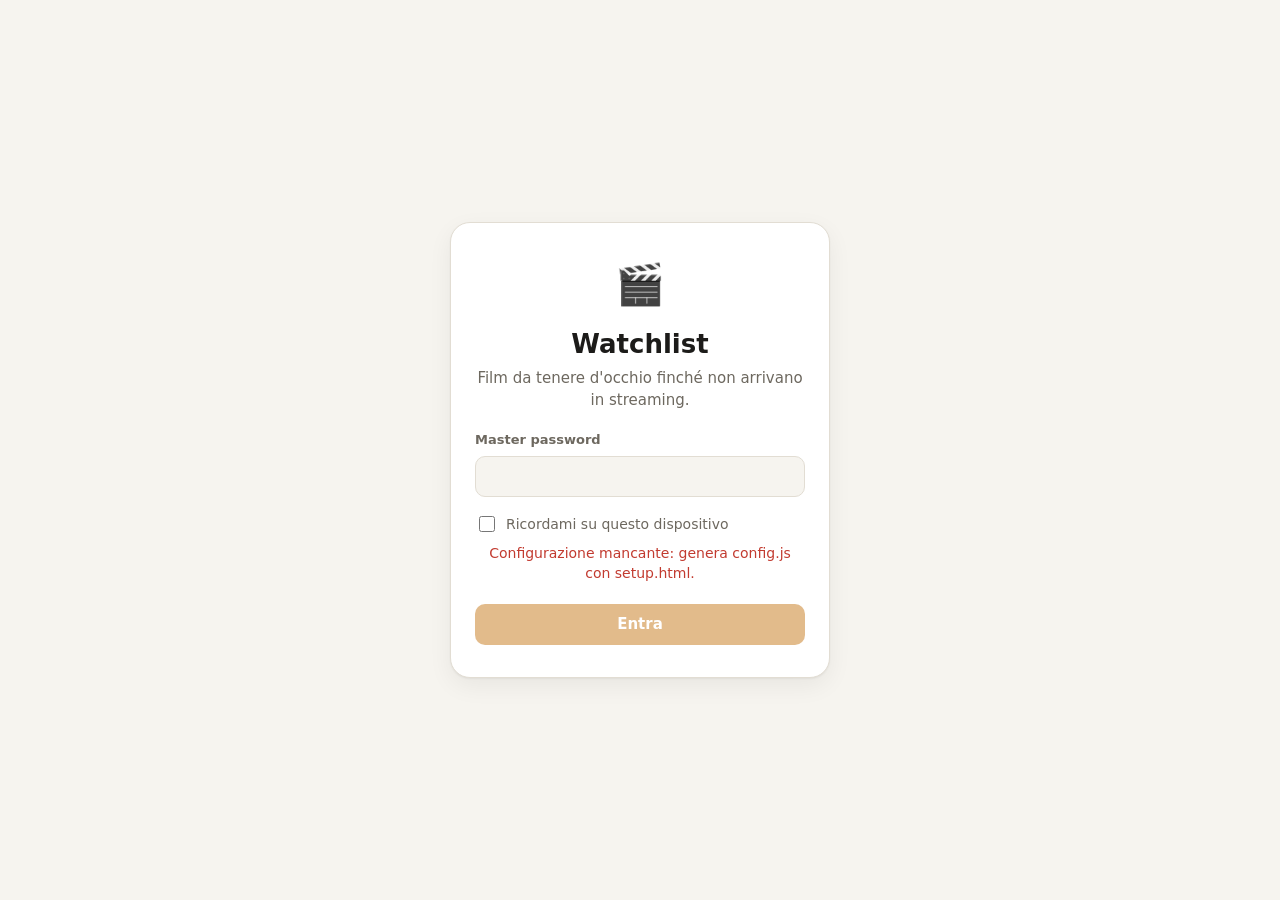
==== index.html @ bf0e6665 "Pagina web della watchlist Login con master password (token cifrati con PBKDF2 + AES-GCM), più utent" ====
<!doctype html>
<html lang="it">
<head>
  <meta charset="utf-8">
  <meta name="viewport" content="width=device-width, initial-scale=1">
  <meta name="robots" content="noindex">
  <title>Watchlist</title>
  <link rel="icon" href="data:image/svg+xml,<svg xmlns='http://www.w3.org/2000/svg' viewBox='0 0 100 100'><text y='.9em' font-size='90'>🎬</text></svg>">
  <link rel="stylesheet" href="style.css">
  <script src="config.js"></script>
  <script type="module" src="app.js"></script>
</head>
<body>
  <!-- Accesso -->
  <main id="login" class="login" hidden>
    <form id="login-form" class="login-card" autocomplete="on">
      <div class="login-mark" aria-hidden="true">🎬</div>
      <h1>Watchlist</h1>
      <p class="muted">Film da tenere d'occhio finché non arrivano in streaming.</p>
      <input type="text" name="username" value="watchlist" autocomplete="username" hidden>
      <label class="field">
        <span>Master password</span>
        <input id="login-pw" type="password" autocomplete="current-password" required autofocus>
      </label>
      <label class="check">
        <input id="login-remember" type="checkbox">
        <span>Ricordami su questo dispositivo</span>
      </label>
      <p id="login-error" class="error" role="alert" hidden></p>
      <button class="btn primary block" type="submit" id="login-btn">Entra</button>
    </form>
  </main>

  <!-- App -->
  <div id="app" hidden>
    <header class="top">
      <div class="top-row">
        <div class="brand"><span aria-hidden="true">🎬</span> Watchlist</div>
        <div class="top-actions">
          <button class="btn ghost sm" id="btn-check" title="Avvia subito il controllo e l'eventuale mail">Controlla ora</button>
          <button class="btn ghost sm" id="btn-users">Utenti</button>
          <button class="btn ghost sm" id="btn-logout">Esci</button>
        </div>
      </div>
      <nav id="user-tabs" class="tabs" aria-label="Utenti"></nav>
    </header>

    <main class="wrap">
      <section class="search" aria-label="Aggiungi un film">
        <div class="search-box">
          <svg class="search-ico" viewBox="0 0 24 24" aria-hidden="true"><path d="M10.5 3a7.5 7.5 0 0 1 5.96 12.06l4.24 4.24-1.4 1.4-4.24-4.24A7.5 7.5 0 1 1 10.5 3Zm0 2a5.5 5.5 0 1 0 0 11 5.5 5.5 0 0 0 0-11Z"/></svg>
          <input id="q" type="search" placeholder="Cerca un film da aggiungere…" autocomplete="off"
                 role="combobox" aria-expanded="false" aria-controls="results" aria-autocomplete="list">
          <span id="q-spin" class="spin" hidden></span>
        </div>
        <ul id="results" class="results" role="listbox" hidden></ul>
        <p class="hint">Suggerimento: aggiungi l'anno per i titoli ambigui, es. <em>dune 1984</em>.</p>
      </section>

      <section aria-labelledby="list-title">
        <div class="list-head">
          <h2 id="list-title"></h2>
          <div class="seg" role="radiogroup" aria-label="Filtro">
            <button role="radio" data-filter="all">Tutti</button>
            <button role="radio" data-filter="waiting">In attesa</button>
            <button role="radio" data-filter="available">Disponibili</button>
          </div>
        </div>
        <div id="movies" class="grid"></div>
        <div id="empty" class="empty" hidden></div>
      </section>
    </main>

    <footer class="foot wrap">
      Disponibilità in Italia (abbonamento o gratis) da JustWatch tramite
      <a href="https://www.themoviedb.org/" target="_blank" rel="noopener">TMDB</a>.
      Controllo automatico ogni mattina; le notifiche arrivano a un'unica mail.
    </footer>
  </div>

  <!-- Conferma aggiunta -->
  <dialog id="dlg-add" class="sheet">
    <div id="add-body"></div>
  </dialog>

  <!-- Utenti -->
  <dialog id="dlg-users" class="sheet narrow">
    <div class="sheet-head">
      <h3>Utenti</h3>
      <button class="icon-btn" data-close aria-label="Chiudi">✕</button>
    </div>
    <p class="muted small">Ogni utente ha la sua watchlist. Tutte le notifiche vanno alla stessa mail.</p>
    <ul id="users-list" class="users-list"></ul>
    <form id="user-form" class="row-form">
      <input id="user-name" placeholder="Nome del nuovo utente" maxlength="40" required>
      <button class="btn primary" type="submit">Aggiungi</button>
    </form>
  </dialog>

  <!-- Conferma generica -->
  <dialog id="dlg-confirm" class="sheet narrow">
    <h3 id="confirm-title"></h3>
    <p id="confirm-text" class="muted"></p>
    <div class="actions">
      <button class="btn ghost" value="cancel" data-close>Annulla</button>
      <button class="btn danger" id="confirm-ok">Conferma</button>
    </div>
  </dialog>

  <div id="toast" class="toast" role="status" aria-live="polite"></div>
</body>
</html>
---- style.css ----
:root {
  --bg: #f6f4ef;
  --surface: #ffffff;
  --surface-2: #efece5;
  --line: #e2ddd3;
  --text: #1c1b19;
  --muted: #6d685f;
  --accent: #c7791a;
  --accent-ink: #ffffff;
  --accent-soft: #f7e7cf;
  --ok: #1f8a5b;
  --ok-soft: #dcf1e6;
  --danger: #c23b30;
  --shadow: 0 1px 2px rgb(0 0 0 / .05), 0 8px 24px rgb(0 0 0 / .06);
  --radius: 14px;
  color-scheme: light;
}
@media (prefers-color-scheme: dark) {
  :root {
    --bg: #111214;
    --surface: #1a1c1f;
    --surface-2: #23262a;
    --line: #2e3237;
    --text: #ecebe8;
    --muted: #9b9890;
    --accent: #e9a03d;
    --accent-ink: #1a1206;
    --accent-soft: #3a2a13;
    --ok: #4cc28b;
    --ok-soft: #173326;
    --danger: #ff6b5e;
    --shadow: 0 1px 2px rgb(0 0 0 / .3), 0 10px 30px rgb(0 0 0 / .35);
    color-scheme: dark;
  }
}

* { box-sizing: border-box; }
html { -webkit-text-size-adjust: 100%; }
body {
  margin: 0;
  background: var(--bg);
  color: var(--text);
  font: 15px/1.45 system-ui, -apple-system, "Segoe UI", Roboto, sans-serif;
}
[hidden] { display: none !important; }
a { color: inherit; }
h1, h2, h3 { margin: 0; line-height: 1.2; }
.muted { color: var(--muted); }
.small { font-size: 13px; }
.error { color: var(--danger); margin: 0; font-size: 14px; }

/* Bottoni */
.btn {
  appearance: none; border: 1px solid transparent; border-radius: 10px;
  padding: 9px 16px; font: inherit; font-weight: 600; cursor: pointer;
  background: var(--surface-2); color: var(--text);
  transition: background .15s, opacity .15s, transform .05s;
}
.btn:active { transform: translateY(1px); }
.btn:disabled { opacity: .5; cursor: default; }
.btn.primary { background: var(--accent); color: var(--accent-ink); }
.btn.danger { background: var(--danger); color: #fff; }
.btn.ghost { background: transparent; border-color: var(--line); }
.btn.ghost:hover { background: var(--surface-2); }
.btn.sm { padding: 6px 11px; font-size: 13px; }
.btn.block { width: 100%; }
.icon-btn {
  border: 0; background: transparent; color: var(--muted); cursor: pointer;
  width: 34px; height: 34px; border-radius: 9px; font-size: 16px; flex: none;
  display: inline-grid; place-items: center;
}
.icon-btn:hover { background: var(--surface-2); color: var(--text); }
:focus-visible { outline: 2px solid var(--accent); outline-offset: 2px; }

/* Login */
.login { min-height: 100dvh; display: grid; place-items: center; padding: 24px 16px; }
.login-card {
  width: min(380px, 100%); background: var(--surface); border: 1px solid var(--line);
  border-radius: 20px; padding: 32px 24px; box-shadow: var(--shadow);
  display: grid; gap: 16px; text-align: center;
}
.login-card h1 { font-size: 26px; }
.login-card p { margin: -8px 0 4px; }
.login-mark { font-size: 40px; }
.field { display: grid; gap: 6px; text-align: left; font-size: 13px; font-weight: 600; color: var(--muted); }
input:not([type=checkbox]) {
  font: inherit; color: var(--text); background: var(--bg);
  border: 1px solid var(--line); border-radius: 10px; padding: 10px 12px; width: 100%;
}
input:focus { outline: none; border-color: var(--accent); box-shadow: 0 0 0 3px var(--accent-soft); }
.check { display: flex; align-items: center; gap: 8px; font-size: 14px; color: var(--muted); justify-content: flex-start; }
.check input { accent-color: var(--accent); width: 16px; height: 16px; }

/* Header */
.top {
  position: sticky; top: 0; z-index: 5;
  background: color-mix(in srgb, var(--bg) 88%, transparent);
  backdrop-filter: blur(10px); border-bottom: 1px solid var(--line);
}
.top-row, .tabs { max-width: 1040px; margin: 0 auto; padding: 0 16px; }
.top-row { display: flex; align-items: center; justify-content: space-between; gap: 12px; padding-top: 12px; }
.brand { font-weight: 800; font-size: 18px; letter-spacing: -.01em; white-space: nowrap; }
.top-actions { display: flex; gap: 6px; flex-wrap: wrap; justify-content: flex-end; }
.tabs { display: flex; gap: 6px; overflow-x: auto; padding-top: 10px; padding-bottom: 10px; scrollbar-width: none; }
.tabs::-webkit-scrollbar { display: none; }
.tab {
  flex: none; border: 1px solid var(--line); background: var(--surface); color: var(--text);
  border-radius: 999px; padding: 6px 14px; font: inherit; font-size: 14px; font-weight: 600; cursor: pointer;
  display: inline-flex; gap: 7px; align-items: center;
}
.tab .n { font-size: 12px; color: var(--muted); font-weight: 600; }
.tab[aria-selected=true] { background: var(--text); color: var(--bg); border-color: var(--text); }
.tab[aria-selected=true] .n { color: inherit; opacity: .7; }
.tab.add { color: var(--muted); border-style: dashed; background: transparent; }

.wrap { max-width: 1040px; margin: 0 auto; padding: 0 16px; }

/* Ricerca */
.search { position: relative; margin: 22px 0 28px; }
.search-box { position: relative; }
.search-ico { position: absolute; left: 14px; top: 50%; translate: 0 -50%; width: 20px; height: 20px; fill: var(--muted); }
#q { padding: 14px 44px 14px 44px; font-size: 16px; border-radius: 14px; background: var(--surface); box-shadow: var(--shadow); }
.spin {
  position: absolute; right: 14px; top: 50%; width: 18px; height: 18px; margin-top: -9px;
  border: 2px solid var(--line); border-top-color: var(--accent); border-radius: 50%;
  animation: spin .7s linear infinite;
}
@keyframes spin { to { transform: rotate(360deg); } }
.hint { margin: 8px 4px 0; font-size: 12.5px; color: var(--muted); }
.results {
  position: absolute; left: 0; right: 0; top: 56px; z-index: 4; margin: 0; padding: 6px;
  list-style: none; background: var(--surface); border: 1px solid var(--line);
  border-radius: 14px; box-shadow: var(--shadow); max-height: min(60vh, 460px); overflow-y: auto;
}
.results li {
  display: flex; gap: 12px; align-items: center; padding: 8px; border-radius: 10px; cursor: pointer;
}
.results li[aria-selected=true], .results li:hover { background: var(--surface-2); }
.results li.none { color: var(--muted); cursor: default; justify-content: center; padding: 16px; }
.results li.none:hover { background: none; }
.r-poster { width: 40px; aspect-ratio: 2/3; border-radius: 6px; flex: none; }
.r-main { min-width: 0; flex: 1; }
.r-title { font-weight: 600; white-space: nowrap; overflow: hidden; text-overflow: ellipsis; }
.r-sub { font-size: 13px; color: var(--muted); white-space: nowrap; overflow: hidden; text-overflow: ellipsis; }
.tag { font-size: 11.5px; font-weight: 700; padding: 2px 8px; border-radius: 999px; background: var(--surface-2); color: var(--muted); flex: none; }

/* Lista */
.list-head { display: flex; align-items: center; justify-content: space-between; gap: 12px; flex-wrap: wrap; margin-bottom: 14px; }
.list-head h2 { font-size: 20px; }
.seg { display: inline-flex; background: var(--surface-2); border-radius: 10px; padding: 3px; }
.seg button {
  border: 0; background: transparent; color: var(--muted); font: inherit; font-size: 13px; font-weight: 600;
  padding: 6px 12px; border-radius: 8px; cursor: pointer;
}
.seg button[aria-checked=true] { background: var(--surface); color: var(--text); box-shadow: 0 1px 2px rgb(0 0 0 / .1); }

.grid { display: grid; grid-template-columns: repeat(auto-fill, minmax(300px, 1fr)); gap: 12px; }
.card {
  display: flex; gap: 14px; padding: 12px; background: var(--surface); border: 1px solid var(--line);
  border-radius: var(--radius); min-width: 0;
}
.poster {
  width: 74px; aspect-ratio: 2/3; border-radius: 8px; flex: none; object-fit: cover;
  background: var(--surface-2); display: grid; place-items: center; overflow: hidden;
  color: var(--muted); font-weight: 800; font-size: 20px;
}
.poster.r-poster { width: 40px; font-size: 13px; border-radius: 6px; }
.card-main { min-width: 0; flex: 1; display: flex; flex-direction: column; gap: 4px; }
.card-top { display: flex; align-items: flex-start; gap: 6px; }
.card-title { font-weight: 700; font-size: 15.5px; flex: 1; min-width: 0; }
.card-title a { text-decoration: none; }
.card-title a:hover { text-decoration: underline; }
.card-sub { font-size: 13px; color: var(--muted); }
.status { margin-top: auto; display: flex; flex-wrap: wrap; align-items: center; gap: 6px; padding-top: 6px; }
.badge {
  font-size: 12px; font-weight: 700; padding: 3px 9px; border-radius: 999px;
  background: var(--surface-2); color: var(--muted); display: inline-flex; align-items: center; gap: 5px;
}
.badge.ok { background: var(--ok-soft); color: var(--ok); }
.badge.wait { background: var(--accent-soft); color: var(--accent); }
.badge::before { content: ""; width: 6px; height: 6px; border-radius: 50%; background: currentColor; }
.prov { display: inline-flex; align-items: center; gap: 4px; font-size: 12.5px; }
.prov img { width: 22px; height: 22px; border-radius: 5px; }
.prov-list { display: flex; flex-wrap: wrap; gap: 6px 10px; }
.skeleton { display: inline-block; width: 90px; height: 18px; border-radius: 6px; background: var(--surface-2); animation: pulse 1.2s ease-in-out infinite; }
@keyframes pulse { 50% { opacity: .5; } }

.empty { text-align: center; padding: 48px 16px; color: var(--muted); border: 1px dashed var(--line); border-radius: var(--radius); }
.empty strong { display: block; color: var(--text); font-size: 16px; margin-bottom: 4px; }

.foot { color: var(--muted); font-size: 12.5px; padding-top: 32px; padding-bottom: 32px; }

/* Dialog */
dialog.sheet {
  border: 1px solid var(--line); border-radius: 20px; padding: 22px; width: min(560px, calc(100% - 24px));
  background: var(--surface); color: var(--text); box-shadow: var(--shadow); max-height: calc(100dvh - 32px);
}
dialog.sheet.narrow { width: min(420px, calc(100% - 24px)); }
dialog::backdrop { background: rgb(0 0 0 / .45); backdrop-filter: blur(2px); }
dialog h3 { font-size: 18px; margin-bottom: 8px; }
.sheet-head { display: flex; align-items: center; justify-content: space-between; margin-bottom: 4px; }
.sheet-head h3 { margin: 0; }
.actions { display: flex; justify-content: flex-end; gap: 8px; margin-top: 18px; flex-wrap: wrap; }

.detail { display: flex; gap: 18px; }
.detail .poster { width: 120px; font-size: 30px; }
.detail-main { min-width: 0; display: grid; gap: 6px; align-content: start; }
.detail h3 { margin: 0; font-size: 20px; }
.overview { font-size: 14px; margin: 4px 0 0; display: -webkit-box; -webkit-line-clamp: 6; -webkit-box-orient: vertical; overflow: hidden; }
.avail { margin-top: 16px; padding: 12px 14px; border-radius: 12px; background: var(--surface-2); font-size: 14px; display: grid; gap: 8px; }
.avail.ok { background: var(--ok-soft); }
.avail.wait { background: var(--accent-soft); }
.avail strong { display: block; }

.users-list { list-style: none; margin: 14px 0; padding: 0; display: grid; gap: 4px; }
.users-list li { display: flex; align-items: center; gap: 10px; padding: 8px 10px; border-radius: 10px; background: var(--bg); }
.users-list .u-name { font-weight: 600; flex: 1; }
.users-list .u-n { color: var(--muted); font-size: 13px; }
.row-form { display: flex; gap: 8px; }

.toast {
  position: fixed; left: 50%; bottom: 20px; translate: -50% 20px; opacity: 0; pointer-events: none;
  background: var(--text); color: var(--bg); padding: 10px 16px; border-radius: 12px; font-size: 14px;
  max-width: calc(100% - 32px); transition: opacity .2s, translate .2s; z-index: 20; box-shadow: var(--shadow);
}
.toast.show { opacity: 1; translate: -50% 0; }
.toast.err { background: var(--danger); color: #fff; }

@media (max-width: 560px) {
  .top-actions .btn { padding: 6px 9px; }
  .grid { grid-template-columns: 1fr; }
  .detail { flex-direction: column; align-items: center; text-align: center; }
  .detail .poster { width: 130px; }
  .list-head { align-items: flex-start; }
}
@media (prefers-reduced-motion: reduce) { * { animation: none !important; transition: none !important; } }
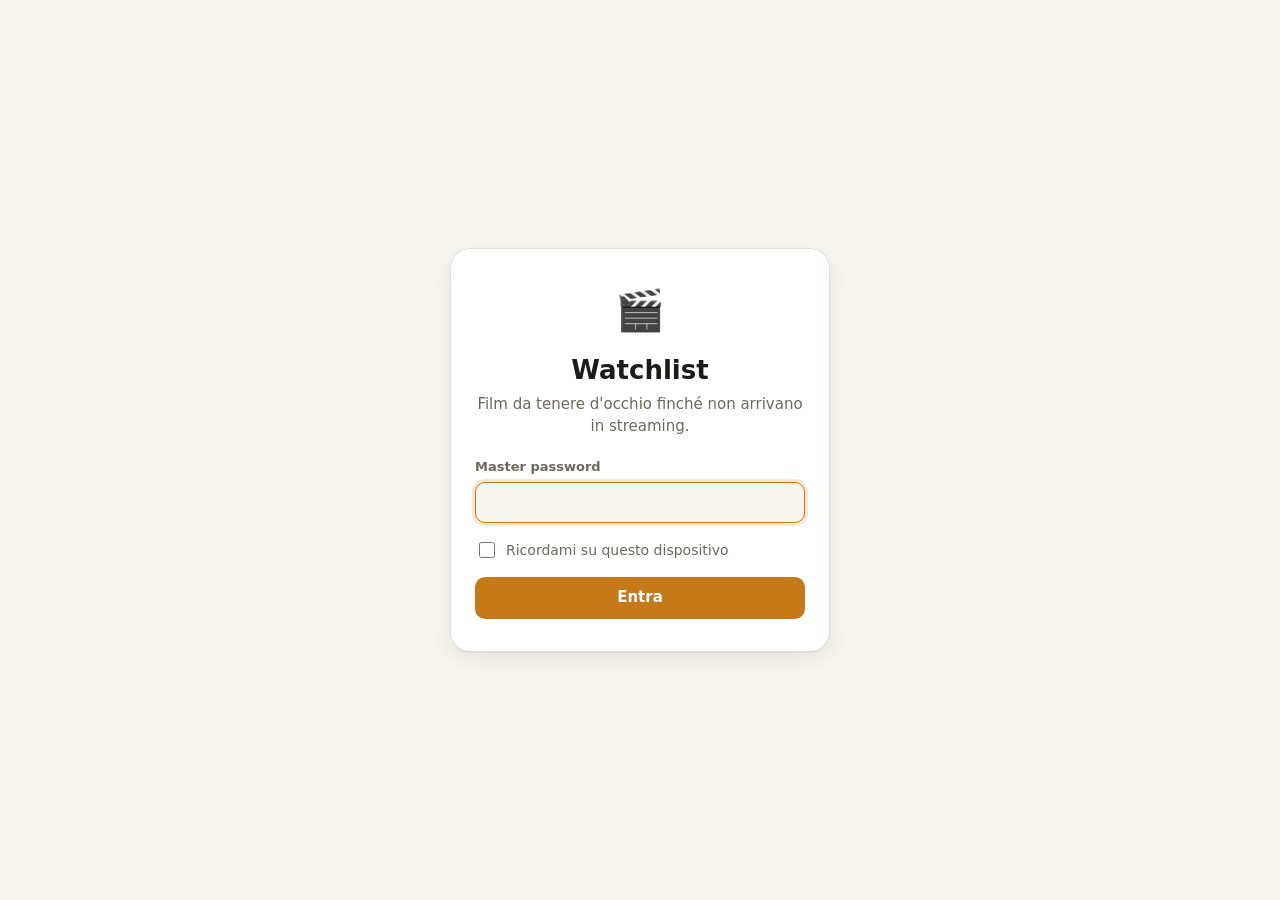
==== commit 63b1b3db: "Carica config.js senza cache GitHub Pages fa tenere i file in cache fino a 10 minuti: dopo aver pubb" ====
--- a/index.html
+++ b/index.html
@@ -7,7 +7,6 @@
   <title>Watchlist</title>
   <link rel="icon" href="data:image/svg+xml,<svg xmlns='http://www.w3.org/2000/svg' viewBox='0 0 100 100'><text y='.9em' font-size='90'>🎬</text></svg>">
   <link rel="stylesheet" href="style.css">
-  <script src="config.js"></script>
   <script type="module" src="app.js"></script>
 </head>
 <body>
